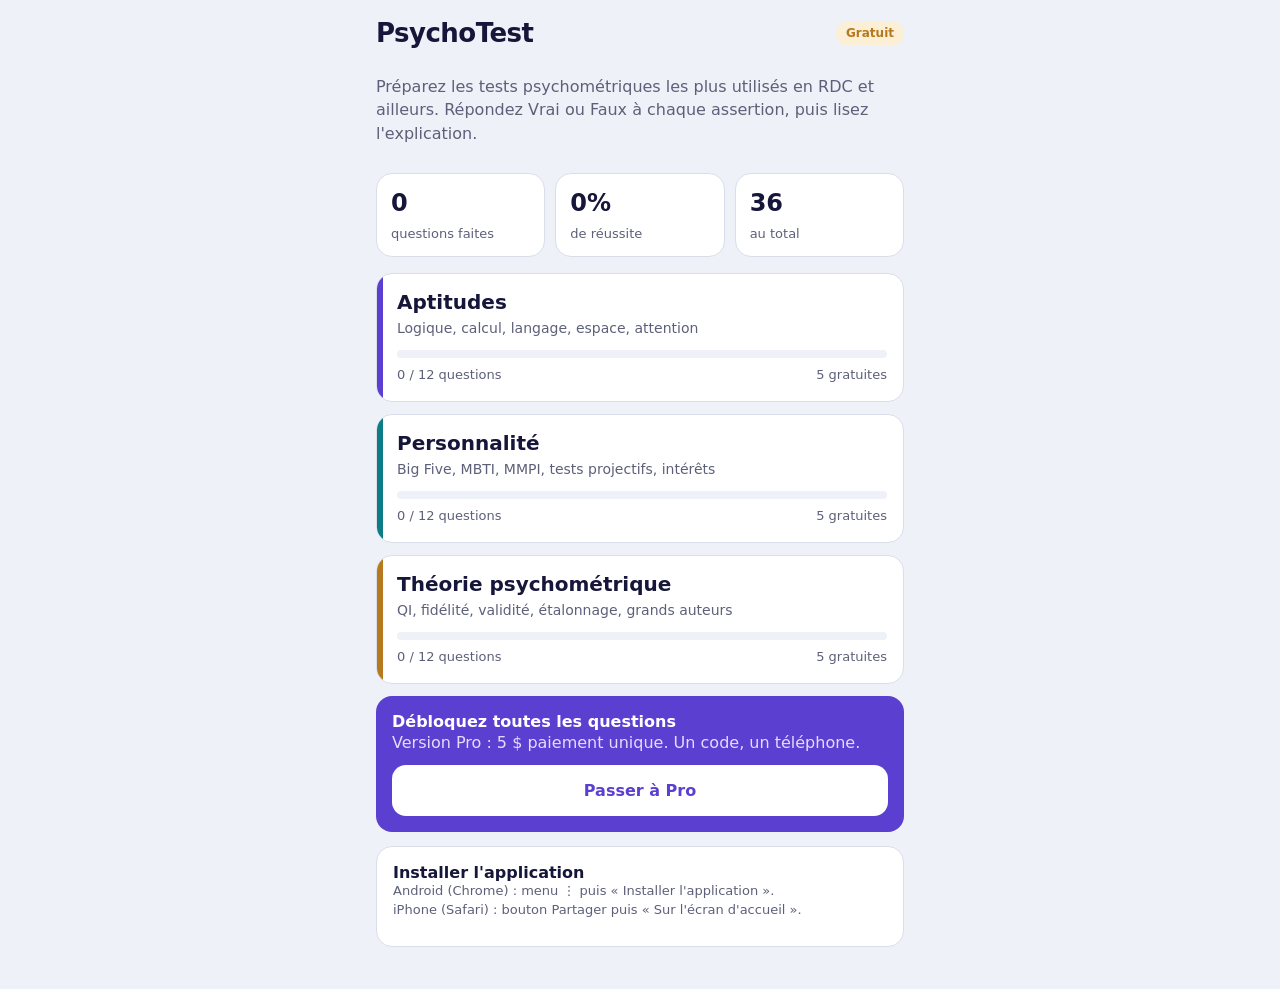
==== index.html @ f209fe1f "Add initial HTML structure for PsychoTest app" ====
<!doctype html>
<html lang="fr">
<head>
<meta charset="utf-8">
<title>PsychoTest</title>
<meta name="viewport" content="width=device-width, initial-scale=1, viewport-fit=cover">
<meta name="theme-color" content="#5b3fd0">
<meta name="description" content="Révisez les tests psychométriques : aptitudes, personnalité et théorie.">
<link rel="manifest" href="manifest.json">
<link rel="icon" href="favicon.png">
<link rel="apple-touch-icon" href="apple-touch-icon.png">
<meta name="mobile-web-app-capable" content="yes">
<meta name="apple-mobile-web-app-capable" content="yes">
<meta name="apple-mobile-web-app-title" content="PsychoTest">
<meta name="apple-mobile-web-app-status-bar-style" content="default">
<link rel="stylesheet" href="style.css">
</head>
<body>
<div id="app"></div>
<noscript>Cette application a besoin de JavaScript.</noscript>
<script src="config.js"></script>
<script src="questions.js"></script>
<script src="app.js"></script>
</body>
</html>
---- style.css ----
﻿:root {
  --ink: #16163a;
  --muted: #5d6079;
  --paper: #eef1f7;
  --card: #ffffff;
  --line: #d9deea;
  --violet: #5b3fd0;
  --violet-soft: #e9e4fb;
  --teal: #0e7c86;
  --teal-soft: #dcf0f1;
  --amber: #b7791f;
  --amber-soft: #fbefd5;
  --ok: #12805c;
  --ok-soft: #dcf3ea;
  --ko: #c23a3a;
  --ko-soft: #f9e0e0;
  --r: 16px;
  --sans: system-ui, -apple-system, "Segoe UI", Roboto, sans-serif;
  --serif: "Iowan Old Style", Georgia, "Times New Roman", serif;
}

* { box-sizing: border-box; -webkit-tap-highlight-color: transparent; }

html, body {
  margin: 0;
  height: 100%;
  background: var(--paper);
  color: var(--ink);
  font-family: var(--sans);
  font-size: 16px;
  line-height: 1.45;
  overscroll-behavior: none;
  -webkit-user-select: none;
  user-select: none;
  -webkit-touch-callout: none;
}

#app {
  max-width: 560px;
  margin: 0 auto;
  min-height: 100%;
  padding: calc(env(safe-area-inset-top, 0px) + 12px) 16px calc(env(safe-area-inset-bottom, 0px) + 28px);
}

h1, h2, h3 { margin: 0; line-height: 1.2; }
h1 { font-size: 26px; font-weight: 800; letter-spacing: -0.02em; }
h2 { font-size: 20px; font-weight: 750; }
h3 { font-size: 16px; font-weight: 700; }
p { margin: 0 0 10px; }
.muted { color: var(--muted); }
.small { font-size: 13px; }

.top { display: flex; align-items: center; gap: 10px; padding: 6px 0 14px; }
.top .back {
  border: 0; background: var(--card); width: 40px; height: 40px; border-radius: 50%;
  font-size: 20px; color: var(--ink); box-shadow: 0 1px 0 var(--line);
}
.top .title { flex: 1; min-width: 0; }
.badge { font-size: 12px; font-weight: 700; padding: 4px 10px; border-radius: 99px; background: var(--amber-soft); color: var(--amber); }
.badge.pro { background: var(--violet); color: #fff; }

.hero { padding: 6px 0 18px; }
.hero p { color: var(--muted); margin-top: 6px; }

.stats { display: flex; gap: 10px; margin-bottom: 16px; }
.stat { flex: 1; background: var(--card); border-radius: var(--r); padding: 12px 14px; border: 1px solid var(--line); }
.stat b { display: block; font-size: 24px; font-weight: 800; }
.stat span { font-size: 13px; color: var(--muted); }

.cat {
  display: block; width: 100%; text-align: left; border: 1px solid var(--line); background: var(--card);
  border-radius: var(--r); padding: 16px 16px 16px 20px; margin-bottom: 12px; color: inherit; font: inherit;
  position: relative; overflow: hidden;
}
.cat::before { content: ""; position: absolute; left: 0; top: 0; bottom: 0; width: 6px; background: var(--c); }
.cat h2 { margin-bottom: 4px; }
.cat p { color: var(--muted); font-size: 14px; margin-bottom: 12px; }
.bar { height: 8px; border-radius: 99px; background: var(--paper); overflow: hidden; }
.bar i { display: block; height: 100%; background: var(--c); border-radius: 99px; }
.cat .meta { display: flex; justify-content: space-between; font-size: 13px; color: var(--muted); margin-top: 8px; }

.banner {
  border-radius: var(--r); padding: 16px; margin-bottom: 14px; border: 1px solid var(--line); background: var(--card);
}
.banner.pro-ad { background: var(--violet); color: #fff; border: 0; }
.banner.pro-ad p { color: #e3dcff; }

.btn {
  display: block; width: 100%; border: 0; border-radius: 14px; padding: 14px 16px; font: inherit; font-weight: 700;
  background: var(--violet); color: #fff; text-align: center; text-decoration: none;
}
.btn.alt { background: var(--card); color: var(--ink); border: 1px solid var(--line); }
.btn.ghost { background: transparent; color: var(--violet); }
.btn.wa { background: #1fa855; }
.btn.light { background: #fff; color: var(--violet); }
.btn[disabled] { opacity: 0.4; }
.row { display: flex; gap: 10px; }
.row .btn { flex: 1; }
.gap { height: 10px; }

.grid { display: grid; grid-template-columns: repeat(auto-fill, minmax(52px, 1fr)); gap: 8px; margin: 14px 0 18px; }
.tile {
  aspect-ratio: 1; border-radius: 12px; border: 1.5px solid var(--line); background: var(--card);
  font: inherit; font-weight: 700; color: var(--ink); position: relative;
}
.tile.full { background: var(--ok-soft); border-color: var(--ok); color: var(--ok); }
.tile.part { background: var(--amber-soft); border-color: var(--amber); color: var(--amber); }
.tile.zero { background: var(--ko-soft); border-color: var(--ko); color: var(--ko); }
.tile.lock { background: var(--paper); color: var(--muted); border-style: dashed; }

.qhead { display: flex; justify-content: space-between; align-items: center; font-size: 13px; color: var(--muted); margin-bottom: 10px; }
.tag { background: var(--violet-soft); color: var(--violet); font-weight: 700; padding: 3px 10px; border-radius: 99px; }

.stem { font-family: var(--serif); font-size: 21px; line-height: 1.4; margin: 6px 0 18px; }

.dots { display: flex; gap: 6px; margin-bottom: 14px; }
.dots i { flex: 1; height: 6px; border-radius: 99px; background: var(--line); }
.dots i.on { background: var(--c, var(--violet)); }
.dots i.cur { background: var(--ink); }

.assert { background: var(--card); border: 1px solid var(--line); border-radius: var(--r); padding: 18px; margin-bottom: 14px; }
.assert .n { font-size: 13px; color: var(--muted); margin-bottom: 6px; }
.assert .t { font-family: var(--serif); font-size: 19px; line-height: 1.45; }

.bubbles { display: flex; gap: 12px; margin-bottom: 14px; }
.bub {
  flex: 1; display: flex; align-items: center; gap: 12px; padding: 14px; border-radius: 16px;
  border: 1.5px solid var(--line); background: var(--card); font: inherit; font-weight: 700; color: var(--ink);
}
.bub .o { width: 26px; height: 26px; border-radius: 50%; border: 2.5px solid var(--muted); flex: none; }
.bub.sel { border-color: var(--violet); background: var(--violet-soft); }
.bub.sel .o { background: var(--violet); border-color: var(--violet); box-shadow: inset 0 0 0 4px var(--violet-soft); }

.res { background: var(--card); border: 1px solid var(--line); border-radius: var(--r); padding: 14px 16px; margin-bottom: 10px; display: flex; gap: 12px; }
.res .ic { flex: none; width: 28px; height: 28px; border-radius: 50%; display: grid; place-items: center; font-weight: 800; color: #fff; }
.res.ok .ic { background: var(--ok); }
.res.ko .ic { background: var(--ko); }
.res .t { font-family: var(--serif); font-size: 17px; }
.res .w { font-size: 13px; color: var(--muted); margin-top: 4px; }
.score { font-size: 34px; font-weight: 800; margin: 4px 0 12px; }
.score.full { color: var(--ok); }
.score.part { color: var(--amber); }
.score.zero { color: var(--ko); }
.expl { background: var(--teal-soft); border-radius: var(--r); padding: 14px 16px; margin: 14px 0 16px; font-size: 15px; }
.expl b { display: block; margin-bottom: 4px; color: var(--teal); }

.pay { display: flex; justify-content: space-between; gap: 10px; padding: 12px 0; border-bottom: 1px solid var(--line); font-size: 15px; }
.pay:last-child { border: 0; }
.pay span:last-child { color: var(--muted); text-align: right; word-break: break-all; }
.devid { font-size: 28px; font-weight: 800; letter-spacing: 0.08em; text-align: center; padding: 14px; background: var(--paper); border-radius: 12px; margin: 10px 0; font-variant-numeric: tabular-nums; }
.steps { padding-left: 20px; margin: 8px 0 0; }
.steps li { margin-bottom: 6px; }
input[type="text"] {
  width: 100%; padding: 14px; border-radius: 12px; border: 1.5px solid var(--line); font: inherit; font-size: 18px;
  letter-spacing: 0.08em; text-transform: uppercase; background: #fff; color: var(--ink);
  -webkit-user-select: text; user-select: text;
}
input[type="text"]:focus { outline: 3px solid var(--violet-soft); border-color: var(--violet); }
.msg { margin-top: 10px; font-weight: 600; }
.msg.ok { color: var(--ok); }
.msg.ko { color: var(--ko); }
.toast {
  position: fixed; left: 50%; bottom: calc(env(safe-area-inset-bottom, 0px) + 24px); transform: translateX(-50%);
  background: var(--ink); color: #fff; padding: 10px 18px; border-radius: 99px; font-size: 14px; z-index: 10;
}
.lockbox { text-align: center; padding: 30px 10px; }
.lockbox h2 { margin-bottom: 8px; }

@media (prefers-reduced-motion: reduce) { * { transition: none !important; animation: none !important; } }
button:focus-visible, a:focus-visible { outline: 3px solid var(--violet); outline-offset: 2px; }
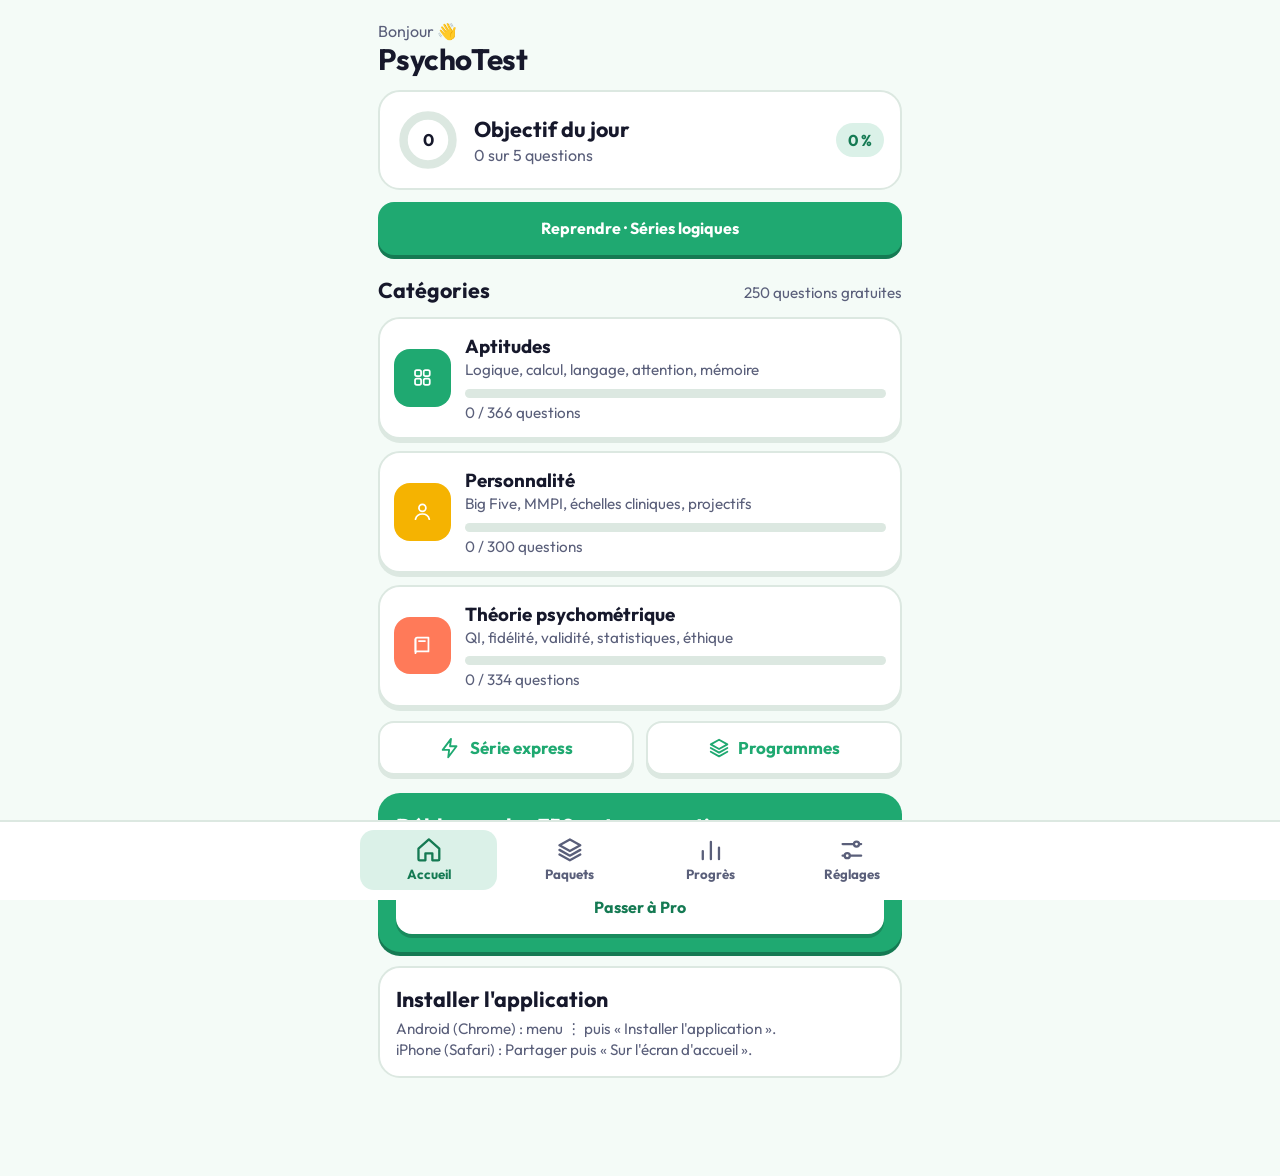
==== commit b98389b2: "Change theme color in index.html" ====
--- a/index.html
+++ b/index.html
@@ -4,7 +4,7 @@
 <meta charset="utf-8">
 <title>PsychoTest</title>
 <meta name="viewport" content="width=device-width, initial-scale=1, viewport-fit=cover">
-<meta name="theme-color" content="#5b3fd0">
+<meta name="theme-color" content="#1FA971">
 <meta name="description" content="Révisez les tests psychométriques : aptitudes, personnalité et théorie.">
 <link rel="manifest" href="manifest.json">
 <link rel="icon" href="favicon.png">
--- a/style.css
+++ b/style.css
@@ -1,170 +1,155 @@
-﻿:root {
-  --ink: #16163a;
-  --muted: #5d6079;
-  --paper: #eef1f7;
-  --card: #ffffff;
-  --line: #d9deea;
-  --violet: #5b3fd0;
-  --violet-soft: #e9e4fb;
-  --teal: #0e7c86;
-  --teal-soft: #dcf0f1;
-  --amber: #b7791f;
-  --amber-soft: #fbefd5;
-  --ok: #12805c;
-  --ok-soft: #dcf3ea;
-  --ko: #c23a3a;
-  --ko-soft: #f9e0e0;
-  --r: 16px;
-  --sans: system-ui, -apple-system, "Segoe UI", Roboto, sans-serif;
-  --serif: "Iowan Old Style", Georgia, "Times New Roman", serif;
+﻿@font-face{font-family:'Outfit';font-weight:400;font-style:normal;font-display:swap;src:url([data-uri]) format('woff');}
+@font-face{font-family:'Outfit';font-weight:700;font-style:normal;font-display:swap;src:url([data-uri]) format('woff');}
+
+:root{
+  --g:#1FA971;--gd:#157A53;--gs:color-mix(in srgb,var(--g) 16%,var(--card));
+  --bg:#F4FBF7;--card:#FFFFFF;--ink:#16182B;--mut:#5A5F7A;--line:#DCE8E1;
+  --y:#FFC93C;--ys:#FFF3CC;--yd:#8A6200;--c:#FF7A59;--cs:#FFE3DA;--cd:#B3401C;--r:#E5484D;--rs:#FFE3E3;--rd:#A12A2F;
+  --tabh:70px;--font:'Outfit',system-ui,-apple-system,"Segoe UI",Roboto,sans-serif;
 }
-
-* { box-sizing: border-box; -webkit-tap-highlight-color: transparent; }
-
-html, body {
-  margin: 0;
-  height: 100%;
-  background: var(--paper);
-  color: var(--ink);
-  font-family: var(--sans);
-  font-size: 16px;
-  line-height: 1.45;
-  overscroll-behavior: none;
-  -webkit-user-select: none;
-  user-select: none;
-  -webkit-touch-callout: none;
-}
-
-#app {
-  max-width: 560px;
-  margin: 0 auto;
-  min-height: 100%;
-  padding: calc(env(safe-area-inset-top, 0px) + 12px) 16px calc(env(safe-area-inset-bottom, 0px) + 28px);
-}
-
-h1, h2, h3 { margin: 0; line-height: 1.2; }
-h1 { font-size: 26px; font-weight: 800; letter-spacing: -0.02em; }
-h2 { font-size: 20px; font-weight: 750; }
-h3 { font-size: 16px; font-weight: 700; }
-p { margin: 0 0 10px; }
-.muted { color: var(--muted); }
-.small { font-size: 13px; }
-
-.top { display: flex; align-items: center; gap: 10px; padding: 6px 0 14px; }
-.top .back {
-  border: 0; background: var(--card); width: 40px; height: 40px; border-radius: 50%;
-  font-size: 20px; color: var(--ink); box-shadow: 0 1px 0 var(--line);
-}
-.top .title { flex: 1; min-width: 0; }
-.badge { font-size: 12px; font-weight: 700; padding: 4px 10px; border-radius: 99px; background: var(--amber-soft); color: var(--amber); }
-.badge.pro { background: var(--violet); color: #fff; }
-
-.hero { padding: 6px 0 18px; }
-.hero p { color: var(--muted); margin-top: 6px; }
-
-.stats { display: flex; gap: 10px; margin-bottom: 16px; }
-.stat { flex: 1; background: var(--card); border-radius: var(--r); padding: 12px 14px; border: 1px solid var(--line); }
-.stat b { display: block; font-size: 24px; font-weight: 800; }
-.stat span { font-size: 13px; color: var(--muted); }
-
-.cat {
-  display: block; width: 100%; text-align: left; border: 1px solid var(--line); background: var(--card);
-  border-radius: var(--r); padding: 16px 16px 16px 20px; margin-bottom: 12px; color: inherit; font: inherit;
-  position: relative; overflow: hidden;
-}
-.cat::before { content: ""; position: absolute; left: 0; top: 0; bottom: 0; width: 6px; background: var(--c); }
-.cat h2 { margin-bottom: 4px; }
-.cat p { color: var(--muted); font-size: 14px; margin-bottom: 12px; }
-.bar { height: 8px; border-radius: 99px; background: var(--paper); overflow: hidden; }
-.bar i { display: block; height: 100%; background: var(--c); border-radius: 99px; }
-.cat .meta { display: flex; justify-content: space-between; font-size: 13px; color: var(--muted); margin-top: 8px; }
-
-.banner {
-  border-radius: var(--r); padding: 16px; margin-bottom: 14px; border: 1px solid var(--line); background: var(--card);
-}
-.banner.pro-ad { background: var(--violet); color: #fff; border: 0; }
-.banner.pro-ad p { color: #e3dcff; }
-
-.btn {
-  display: block; width: 100%; border: 0; border-radius: 14px; padding: 14px 16px; font: inherit; font-weight: 700;
-  background: var(--violet); color: #fff; text-align: center; text-decoration: none;
-}
-.btn.alt { background: var(--card); color: var(--ink); border: 1px solid var(--line); }
-.btn.ghost { background: transparent; color: var(--violet); }
-.btn.wa { background: #1fa855; }
-.btn.light { background: #fff; color: var(--violet); }
-.btn[disabled] { opacity: 0.4; }
-.row { display: flex; gap: 10px; }
-.row .btn { flex: 1; }
-.gap { height: 10px; }
-
-.grid { display: grid; grid-template-columns: repeat(auto-fill, minmax(52px, 1fr)); gap: 8px; margin: 14px 0 18px; }
-.tile {
-  aspect-ratio: 1; border-radius: 12px; border: 1.5px solid var(--line); background: var(--card);
-  font: inherit; font-weight: 700; color: var(--ink); position: relative;
-}
-.tile.full { background: var(--ok-soft); border-color: var(--ok); color: var(--ok); }
-.tile.part { background: var(--amber-soft); border-color: var(--amber); color: var(--amber); }
-.tile.zero { background: var(--ko-soft); border-color: var(--ko); color: var(--ko); }
-.tile.lock { background: var(--paper); color: var(--muted); border-style: dashed; }
-
-.qhead { display: flex; justify-content: space-between; align-items: center; font-size: 13px; color: var(--muted); margin-bottom: 10px; }
-.tag { background: var(--violet-soft); color: var(--violet); font-weight: 700; padding: 3px 10px; border-radius: 99px; }
-
-.stem { font-family: var(--serif); font-size: 21px; line-height: 1.4; margin: 6px 0 18px; }
-
-.dots { display: flex; gap: 6px; margin-bottom: 14px; }
-.dots i { flex: 1; height: 6px; border-radius: 99px; background: var(--line); }
-.dots i.on { background: var(--c, var(--violet)); }
-.dots i.cur { background: var(--ink); }
-
-.assert { background: var(--card); border: 1px solid var(--line); border-radius: var(--r); padding: 18px; margin-bottom: 14px; }
-.assert .n { font-size: 13px; color: var(--muted); margin-bottom: 6px; }
-.assert .t { font-family: var(--serif); font-size: 19px; line-height: 1.45; }
-
-.bubbles { display: flex; gap: 12px; margin-bottom: 14px; }
-.bub {
-  flex: 1; display: flex; align-items: center; gap: 12px; padding: 14px; border-radius: 16px;
-  border: 1.5px solid var(--line); background: var(--card); font: inherit; font-weight: 700; color: var(--ink);
-}
-.bub .o { width: 26px; height: 26px; border-radius: 50%; border: 2.5px solid var(--muted); flex: none; }
-.bub.sel { border-color: var(--violet); background: var(--violet-soft); }
-.bub.sel .o { background: var(--violet); border-color: var(--violet); box-shadow: inset 0 0 0 4px var(--violet-soft); }
-
-.res { background: var(--card); border: 1px solid var(--line); border-radius: var(--r); padding: 14px 16px; margin-bottom: 10px; display: flex; gap: 12px; }
-.res .ic { flex: none; width: 28px; height: 28px; border-radius: 50%; display: grid; place-items: center; font-weight: 800; color: #fff; }
-.res.ok .ic { background: var(--ok); }
-.res.ko .ic { background: var(--ko); }
-.res .t { font-family: var(--serif); font-size: 17px; }
-.res .w { font-size: 13px; color: var(--muted); margin-top: 4px; }
-.score { font-size: 34px; font-weight: 800; margin: 4px 0 12px; }
-.score.full { color: var(--ok); }
-.score.part { color: var(--amber); }
-.score.zero { color: var(--ko); }
-.expl { background: var(--teal-soft); border-radius: var(--r); padding: 14px 16px; margin: 14px 0 16px; font-size: 15px; }
-.expl b { display: block; margin-bottom: 4px; color: var(--teal); }
-
-.pay { display: flex; justify-content: space-between; gap: 10px; padding: 12px 0; border-bottom: 1px solid var(--line); font-size: 15px; }
-.pay:last-child { border: 0; }
-.pay span:last-child { color: var(--muted); text-align: right; word-break: break-all; }
-.devid { font-size: 28px; font-weight: 800; letter-spacing: 0.08em; text-align: center; padding: 14px; background: var(--paper); border-radius: 12px; margin: 10px 0; font-variant-numeric: tabular-nums; }
-.steps { padding-left: 20px; margin: 8px 0 0; }
-.steps li { margin-bottom: 6px; }
-input[type="text"] {
-  width: 100%; padding: 14px; border-radius: 12px; border: 1.5px solid var(--line); font: inherit; font-size: 18px;
-  letter-spacing: 0.08em; text-transform: uppercase; background: #fff; color: var(--ink);
-  -webkit-user-select: text; user-select: text;
-}
-input[type="text"]:focus { outline: 3px solid var(--violet-soft); border-color: var(--violet); }
-.msg { margin-top: 10px; font-weight: 600; }
-.msg.ok { color: var(--ok); }
-.msg.ko { color: var(--ko); }
-.toast {
-  position: fixed; left: 50%; bottom: calc(env(safe-area-inset-bottom, 0px) + 24px); transform: translateX(-50%);
-  background: var(--ink); color: #fff; padding: 10px 18px; border-radius: 99px; font-size: 14px; z-index: 10;
-}
-.lockbox { text-align: center; padding: 30px 10px; }
-.lockbox h2 { margin-bottom: 8px; }
-
-@media (prefers-reduced-motion: reduce) { * { transition: none !important; animation: none !important; } }
-button:focus-visible, a:focus-visible { outline: 3px solid var(--violet); outline-offset: 2px; }
+:root[data-theme="dark"]{--bg:#0E1A16;--card:#162620;--ink:#EAF6F0;--mut:#9DB5AA;--line:#26382F;--ys:#3A3115;--yd:#FFD76A;--cs:#3E2218;--cd:#FF9E83;--rs:#3E1B1D;--rd:#FF9296}
+@media (prefers-color-scheme:dark){:root:not([data-theme]){--bg:#0E1A16;--card:#162620;--ink:#EAF6F0;--mut:#9DB5AA;--line:#26382F;--ys:#3A3115;--yd:#FFD76A;--cs:#3E2218;--cd:#FF9E83;--rs:#3E1B1D;--rd:#FF9296}}
+*{box-sizing:border-box;-webkit-tap-highlight-color:transparent}
+html,body{margin:0;min-height:100%;background:var(--bg);color:var(--ink);font-family:var(--font);font-size:16px;line-height:1.4;overscroll-behavior:none;-webkit-user-select:none;user-select:none;-webkit-touch-callout:none}
+#app{max-width:560px;margin:0 auto;min-height:100vh;padding:calc(env(safe-area-inset-top,0px) + 20px) 18px calc(var(--tabh) + env(safe-area-inset-bottom,0px) + 28px)}
+#app.notabs{padding-bottom:calc(env(safe-area-inset-bottom,0px) + 32px)}
+h1,h2,h3,p{margin:0}
+.h1{font-size:1.65rem;font-weight:700;letter-spacing:-.02em;line-height:1.15}
+.h2{font-size:1.2rem;font-weight:700}
+.muted{color:var(--mut)}.small{font-size:.85rem}.sp{flex:1;min-width:0}
+.row{display:flex;align-items:center;gap:12px}
+.gap{height:12px}
+.ico{width:1.3em;height:1.3em;stroke:currentColor;fill:none;stroke-width:2;stroke-linecap:round;stroke-linejoin:round;vertical-align:-.25em;flex:none}
+.ico.f{fill:currentColor;stroke:none}
+.pill{display:inline-flex;align-items:center;gap:6px;padding:6px 12px;border-radius:99px;font-weight:700;font-size:.88rem;white-space:nowrap}
+.pill.y{background:var(--ys);color:var(--yd)}.pill.g{background:var(--gs);color:var(--gd)}.pill.c{background:var(--cs);color:var(--cd)}
+:root[data-theme="dark"] .pill.g{color:var(--g)}
+.card{background:var(--card);border:2px solid var(--line);border-radius:22px;padding:16px;margin-top:14px}
+.btn{display:block;width:100%;text-align:center;text-decoration:none;border:0;border-radius:16px;padding:15px;font:inherit;font-weight:700;color:#fff;background:var(--g);box-shadow:0 4px 0 var(--gd)}
+.btn:active{transform:translateY(3px);box-shadow:0 1px 0 var(--gd)}
+.btn.alt{background:var(--card);color:var(--g);border:2px solid var(--line);box-shadow:0 4px 0 var(--line)}
+.btn.y{background:var(--y);color:#4A3500;box-shadow:0 4px 0 #D9A400}
+.btn.wa{background:#1FA855;box-shadow:0 4px 0 #157A3E}
+.btn.danger{background:var(--rs);color:var(--rd);box-shadow:0 4px 0 color-mix(in srgb,var(--r) 30%,var(--rs))}
+.btn.light{background:#fff;color:var(--gd);box-shadow:0 4px 0 rgba(0,0,0,.18)}
+.btn[disabled]{background:var(--line);color:var(--mut);box-shadow:none}
+.btns{display:flex;gap:12px}.btns .btn{flex:1}
+.bar{height:12px;border-radius:99px;background:var(--line);overflow:hidden}
+.bar i{display:block;height:100%;border-radius:99px;background:var(--g)}
+.top{display:flex;align-items:center;gap:12px;margin-bottom:6px}
+.back{border:0;background:var(--card);width:2.6rem;height:2.6rem;border-radius:50%;color:var(--ink);display:grid;place-items:center;box-shadow:0 2px 0 var(--line);border:2px solid var(--line)}
+.hello{color:var(--mut)}
+.goal{display:flex;align-items:center;gap:14px}
+.cat{display:flex;gap:14px;align-items:center;width:100%;text-align:left;font:inherit;color:inherit;background:var(--card);border:2px solid var(--line);border-radius:22px;padding:14px;margin-top:12px;box-shadow:0 4px 0 var(--line)}
+.cat:active{transform:translateY(3px);box-shadow:0 1px 0 var(--line)}
+.cat .ib{flex:none;width:3.2rem;height:3.2rem;border-radius:16px;display:grid;place-items:center;color:#fff}
+.cat .tx{flex:1;min-width:0}.cat .t{font-weight:700;font-size:1.05rem}
+.cat .bar{height:9px;margin:8px 0 4px}
+.quick{display:flex;gap:12px;margin-top:14px}
+.quick .btn{display:flex;align-items:center;justify-content:center;gap:8px;padding:13px 8px;font-size:.95rem}
+.secH{display:flex;align-items:baseline;justify-content:space-between;margin-top:20px}
+.promo{background:var(--g);color:#fff;border-radius:22px;padding:18px;margin-top:18px;box-shadow:0 4px 0 var(--gd)}
+.promo p{opacity:.95;margin-top:4px}
+.promo .btn{margin-top:14px}
+/* onglets */
+#tabs{position:fixed;left:0;right:0;bottom:0;background:var(--card);border-top:2px solid var(--line);padding:8px 8px calc(10px + env(safe-area-inset-bottom,0px));z-index:5}
+#tabs.hide{display:none}
+#tabs .in{display:flex;max-width:560px;margin:0 auto;gap:4px}
+#tabs button{flex:1;border:0;background:none;font:inherit;font-size:.74rem;font-weight:700;color:var(--mut);padding:6px 0;border-radius:14px;display:flex;flex-direction:column;align-items:center;gap:2px}
+#tabs button .ico{width:1.55rem;height:1.55rem}
+#tabs button.on{color:var(--gd);background:var(--gs)}
+:root[data-theme="dark"] #tabs button.on{color:var(--g)}
+/* paquets, programmes */
+.seg{display:flex;background:var(--card);border:2px solid var(--line);border-radius:16px;padding:4px;margin:14px 0}
+.seg button{flex:1;border:0;background:none;font:inherit;font-weight:700;color:var(--mut);padding:10px;border-radius:12px}
+.seg button.on{background:var(--g);color:#fff}
+.cathead{display:flex;align-items:center;gap:10px;margin-top:20px}
+.pk{display:flex;gap:12px;align-items:center;width:100%;text-align:left;font:inherit;color:inherit;background:var(--card);border:2px solid var(--line);border-radius:18px;padding:12px 14px;margin-top:10px}
+.pk:active{background:var(--gs)}
+.dot{flex:none;width:12px;height:46px;border-radius:99px}
+.pk .t{font-weight:700}.pk .bar{height:8px;margin-top:7px}
+.pct{font-weight:700;min-width:2.6em;text-align:right}
+.lk{color:var(--yd)}
+.pcard{display:block;width:100%;text-align:left;border:0;border-radius:22px;padding:16px;margin-top:14px;font:inherit;color:#fff;background:var(--c);box-shadow:0 4px 0 rgba(0,0,0,.2)}
+.pcard:active{transform:translateY(3px);box-shadow:0 1px 0 rgba(0,0,0,.2)}
+.pcard .bar{background:rgba(255,255,255,.3);margin:10px 0 6px}.pcard .bar i{background:#fff}
+.pcard p{opacity:.95;margin-top:4px;font-size:.92rem}
+.path{display:flex;flex-direction:column;gap:6px;margin-top:6px}
+.node{display:flex;align-items:center;gap:14px;padding:10px 2px}
+.node .n{flex:none;width:3.1rem;height:3.1rem;border-radius:50%;display:grid;place-items:center;font-weight:700;background:var(--line);color:var(--mut);box-shadow:0 4px 0 rgba(0,0,0,.12)}
+.node.done .n{background:var(--g);color:#fff;box-shadow:0 4px 0 var(--gd)}
+.node.cur .n{background:var(--y);color:#4A3500;box-shadow:0 4px 0 #D9A400,0 0 0 6px var(--ys)}
+.node .tx{flex:1;min-width:0}.node .tx b{display:block}
+.node button{border:0;background:var(--gs);color:var(--gd);font:inherit;font-weight:700;padding:9px 14px;border-radius:12px}
+:root[data-theme="dark"] .node button{color:var(--g)}
+/* quiz */
+.quiz{--c:var(--g)}
+.qtop{display:flex;align-items:center;gap:12px}
+.x{flex:none;width:2.4rem;height:2.4rem;display:grid;place-items:center;color:var(--mut);border:0;background:none}
+.segs{flex:1;display:flex;gap:5px}.segs i{flex:1;height:12px;border-radius:99px;background:var(--line)}.segs i.on{background:var(--g)}.segs i.cur{background:var(--y)}
+.qmeta{margin-top:18px;color:var(--mut);font-size:.88rem}
+.stem{font-size:1.4rem;font-weight:700;line-height:1.28;margin:14px 0 16px;letter-spacing:-.01em}
+.assert{background:var(--card);border:2px solid var(--line);border-radius:22px;padding:18px;font-size:1.1rem;line-height:1.5}
+.assert small{display:block;color:var(--g);font-weight:700;margin-bottom:6px;font-size:.82rem}
+.vf{display:flex;gap:12px;margin:16px 0}
+.vf button{flex:1;display:flex;align-items:center;gap:10px;padding:16px;border-radius:18px;border:2px solid var(--line);background:var(--card);font:inherit;font-weight:700;font-size:1.05rem;color:var(--ink);box-shadow:0 4px 0 var(--line)}
+.vf button i{width:1.3rem;height:1.3rem;border-radius:50%;border:3px solid var(--mut);display:block;flex:none}
+.vf button.sel{border-color:var(--g);background:var(--gs);box-shadow:0 4px 0 var(--g)}
+.vf button.sel i{background:var(--g);border-color:var(--g);box-shadow:inset 0 0 0 3px var(--gs)}
+.res{display:flex;gap:12px;align-items:flex-start;border-radius:18px;padding:13px 14px;margin-top:10px}
+.res.ok{background:var(--gs)}.res.ko{background:var(--rs)}
+.res .ic{flex:none;width:1.9rem;height:1.9rem;border-radius:50%;display:grid;place-items:center;color:#fff}
+.res.ok .ic{background:var(--g)}.res.ko .ic{background:var(--r)}
+.res .w{font-size:.82rem;color:var(--mut);margin-top:3px}
+.expl{background:var(--ys);border-radius:18px;padding:14px;margin-top:14px;font-size:.98rem}
+.expl b{color:var(--yd);display:block;margin-bottom:3px}
+.score{font-size:2.4rem;font-weight:700;margin:6px 0}.score.full{color:var(--g)}.score.part{color:var(--yd)}.score.zero{color:var(--rd)}
+.bottom{margin-top:18px}
+.fin{text-align:center;padding:10px 0}
+.trophy{width:5.4rem;height:5.4rem;border-radius:50%;margin:6px auto 12px;display:grid;place-items:center;background:var(--ys);color:#E5A500}
+.trophy .ico{width:2.6rem;height:2.6rem}
+.tiles{display:flex;gap:10px;margin:14px 0}
+.tile{flex:1;border-radius:18px;padding:12px 6px;text-align:center;color:#fff}
+.tile b{display:block;font-size:1.5rem}.tile span{font-size:.78rem}
+/* grille de catégorie */
+.grid{display:grid;grid-template-columns:repeat(auto-fill,minmax(54px,1fr));gap:9px;margin:16px 0 20px}
+.gt{aspect-ratio:1;border-radius:14px;border:2px solid var(--line);background:var(--card);font:inherit;font-weight:700;color:var(--ink);display:grid;place-items:center;box-shadow:0 3px 0 var(--line)}
+.gt.full{background:var(--gs);border-color:var(--g);color:var(--gd)}
+.gt.part{background:var(--ys);border-color:var(--y);color:var(--yd)}
+.gt.zero{background:var(--rs);border-color:var(--r);color:var(--rd)}
+.gt.lock{background:var(--bg);color:var(--mut);border-style:dashed;box-shadow:none}
+/* progrès */
+.week{display:flex;align-items:flex-end;gap:8px;height:7.5rem;margin-top:8px}
+.week div{flex:1;text-align:center;font-size:.72rem;color:var(--mut);display:flex;flex-direction:column;justify-content:flex-end;align-items:center;height:100%}
+.week i{display:block;width:100%;border-radius:8px 8px 3px 3px;background:var(--g);margin-bottom:4px;min-height:4px}
+.week div.z i{background:var(--line)}
+.week .v{font-size:.72rem;font-weight:700;color:var(--ink)}
+.lbl{display:flex;justify-content:space-between;font-weight:700;margin:14px 0 6px;font-size:.95rem}
+.badges{display:grid;grid-template-columns:repeat(3,1fr);gap:10px;margin-top:10px}
+.bd{text-align:center;padding:12px 4px;border-radius:18px;background:var(--ys);font-size:.78rem;font-weight:700;color:var(--yd)}
+.bd .ico{width:2rem;height:2rem;display:block;margin:0 auto 4px}
+.bd.off{background:var(--line);color:var(--mut)}
+/* réglages */
+.set{background:var(--card);border:2px solid var(--line);border-radius:22px;padding:16px;margin-top:14px}
+.set h3{font-size:1.05rem;margin-bottom:6px}
+.line{display:flex;justify-content:space-between;align-items:center;gap:10px;padding:11px 0;border-top:1px solid var(--line)}
+.line:first-of-type{border-top:0}
+.opts{display:flex;gap:6px;flex-wrap:wrap;justify-content:flex-end}
+.opts button{border:2px solid var(--line);background:var(--card);color:var(--mut);font:inherit;font-weight:700;font-size:.85rem;padding:7px 12px;border-radius:99px}
+.opts button.on{background:var(--g);border-color:var(--g);color:#fff}
+.sw{width:2.1rem;height:2.1rem;border-radius:50%;border:3px solid var(--card)!important;box-shadow:0 0 0 2px var(--line);padding:0!important}
+.sw.on{box-shadow:0 0 0 3px var(--ink)}
+.toggle{width:3.2rem;height:1.9rem;border-radius:99px;border:0;background:var(--line);position:relative;padding:0}
+.toggle::after{content:"";position:absolute;top:.2rem;left:.2rem;width:1.5rem;height:1.5rem;border-radius:50%;background:#fff;transition:transform .15s}
+.toggle.on{background:var(--g)}.toggle.on::after{transform:translateX(1.3rem)}
+input[type="text"]{width:100%;padding:14px;border-radius:14px;border:2px solid var(--line);font:inherit;background:var(--card);color:var(--ink);-webkit-user-select:text;user-select:text}
+input[type="text"]:focus{outline:3px solid var(--gs);border-color:var(--g)}
+.devid{text-align:center;font-weight:700;font-size:1.6rem;letter-spacing:.08em;background:var(--bg);border-radius:14px;padding:12px;margin:10px 0}
+.pay{display:flex;justify-content:space-between;gap:10px;padding:10px 0;border-top:1px solid var(--line);font-size:.92rem}
+.pay:first-of-type{border-top:0}.pay span:last-child{color:var(--mut);text-align:right;word-break:break-all}
+.steps{padding-left:20px;margin:6px 0 0}.steps li{margin-bottom:6px}
+.msg{margin-top:10px;font-weight:700}.msg.ok{color:var(--gd)}.msg.ko{color:var(--rd)}
+.toast{position:fixed;left:50%;bottom:calc(var(--tabh) + env(safe-area-inset-bottom,0px) + 16px);transform:translateX(-50%);background:var(--ink);color:var(--bg);padding:10px 18px;border-radius:99px;font-size:.9rem;z-index:10}
+.lockbox{text-align:center;padding:26px 8px}.lockbox .ico{width:3rem;height:3rem;color:var(--yd)}
+@media (prefers-reduced-motion:reduce){*{transition:none!important;animation:none!important}}
+button:focus-visible,a:focus-visible{outline:3px solid var(--g);outline-offset:2px}
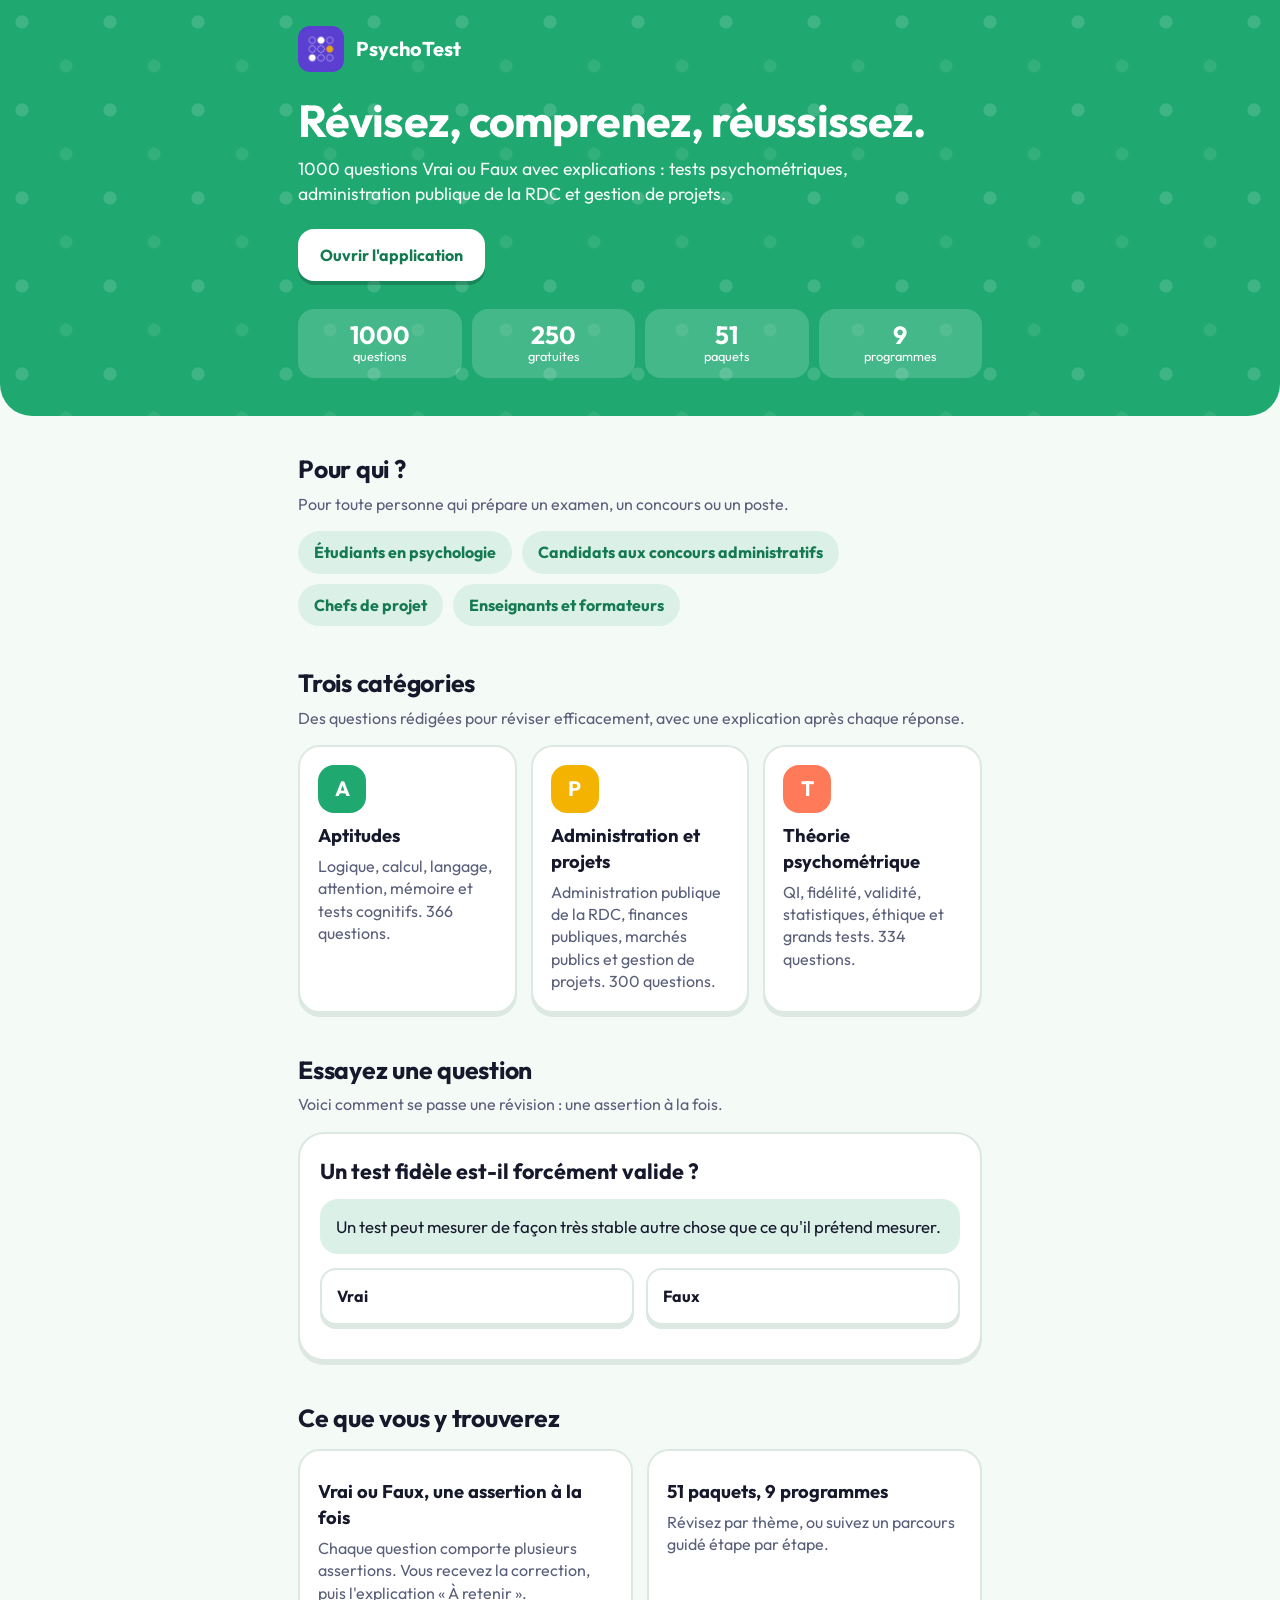
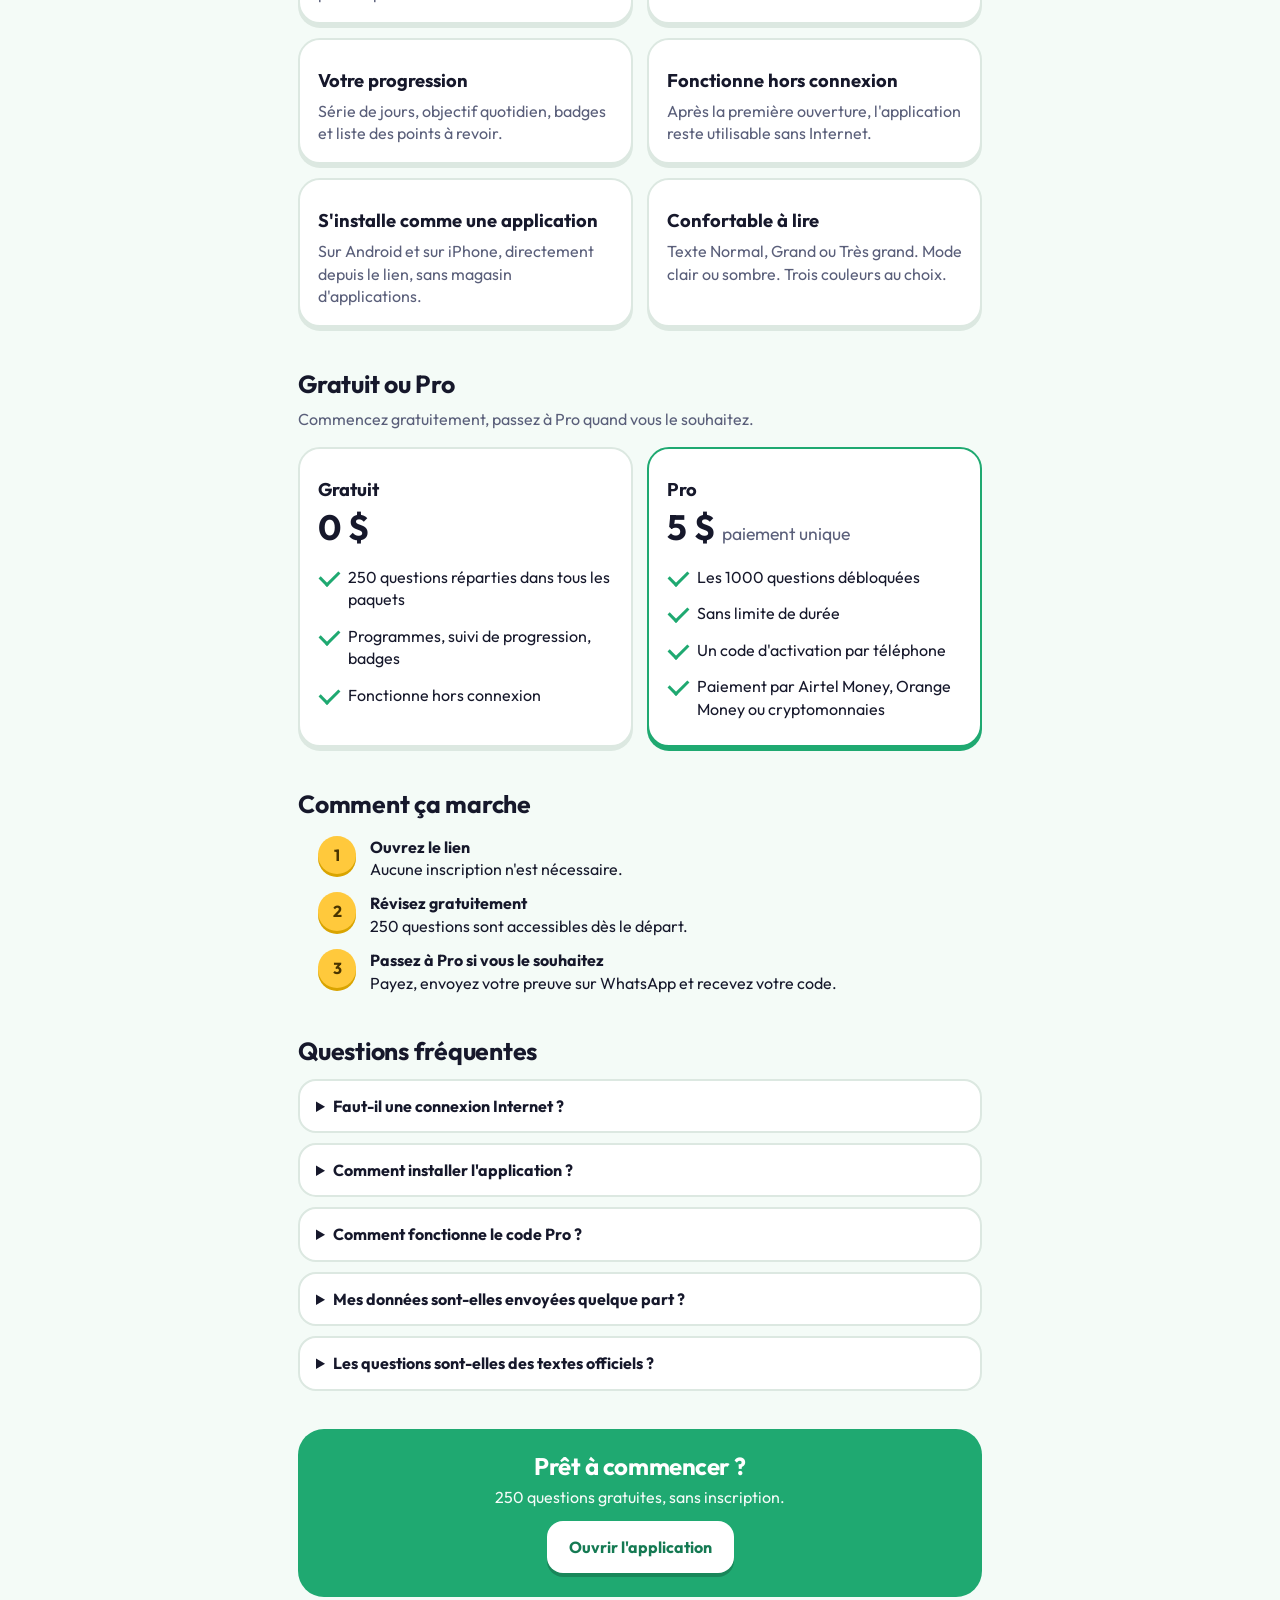
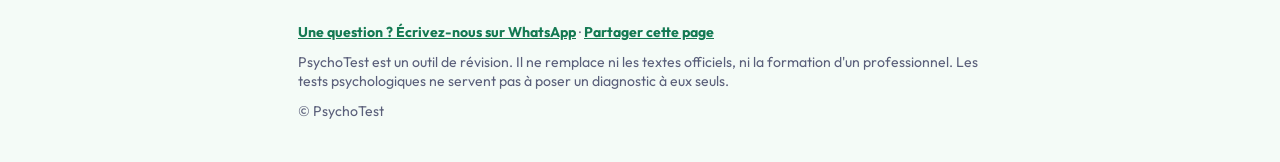
==== commit 4c6f15cf: "Enhance SEO with updated title and meta tags Updated the title and meta description for better SEO a" ====
--- a/index.html
+++ b/index.html
@@ -2,24 +2,197 @@
 <html lang="fr">
 <head>
 <meta charset="utf-8">
-<title>PsychoTest</title>
+<title>PsychoTest : réviser les tests psychométriques, l'administration publique et la gestion de projets</title>
 <meta name="viewport" content="width=device-width, initial-scale=1, viewport-fit=cover">
 <meta name="theme-color" content="#1FA971">
-<meta name="description" content="Révisez les tests psychométriques : aptitudes, personnalité et théorie.">
+<meta name="description" content="1000 questions Vrai ou Faux avec explications : tests psychométriques, administration publique de la RDC et gestion de projets. 250 questions gratuites.">
+<meta property="og:type" content="website">
+<meta property="og:title" content="PsychoTest : 1000 questions pour réviser et réussir">
+<meta property="og:description" content="Tests psychométriques, administration publique et gestion de projets. 250 questions gratuites, application installable.">
+<meta property="og:image" content="https://galaxie-andromede.github.io/PsychoTest/icon-512.png">
 <link rel="manifest" href="manifest.json">
 <link rel="icon" href="favicon.png">
 <link rel="apple-touch-icon" href="apple-touch-icon.png">
-<meta name="mobile-web-app-capable" content="yes">
-<meta name="apple-mobile-web-app-capable" content="yes">
-<meta name="apple-mobile-web-app-title" content="PsychoTest">
-<meta name="apple-mobile-web-app-status-bar-style" content="default">
 <link rel="stylesheet" href="style.css">
+<style>
+body{-webkit-user-select:auto;user-select:auto;overscroll-behavior:auto}
+.w{max-width:720px;margin:0 auto;padding:0 18px}
+.hero{background:var(--g);color:#fff;padding:calc(env(safe-area-inset-top,0px) + 26px) 0 38px;border-radius:0 0 32px 32px;background-image:radial-gradient(circle at 22px 22px,rgba(255,255,255,.14) 6px,transparent 7px),radial-gradient(circle at 66px 66px,rgba(255,255,255,.08) 6px,transparent 7px);background-size:88px 88px}
+.logo{display:flex;align-items:center;gap:12px;font-weight:700;font-size:1.25rem}
+.logo img{width:46px;height:46px;border-radius:12px}
+.hero h1{font-size:clamp(1.9rem,7vw,2.8rem);line-height:1.1;margin:24px 0 12px;letter-spacing:-.02em}
+.hero .lead{font-size:1.1rem;opacity:.96;max-width:34em}
+.cta{display:flex;gap:12px;flex-wrap:wrap;margin-top:22px}
+.cta .btn{width:auto;display:inline-block;padding:15px 22px}
+.btn.white{background:#fff;color:var(--gd);box-shadow:0 4px 0 rgba(0,0,0,.2)}
+.btn.ghostw{background:transparent;color:#fff;border:2px solid rgba(255,255,255,.75);box-shadow:none}
+.stats{display:grid;grid-template-columns:repeat(4,1fr);gap:10px;margin-top:28px}
+.stats div{background:rgba(255,255,255,.17);border-radius:16px;padding:12px 4px;text-align:center;font-size:.8rem}
+.stats b{display:block;font-size:1.55rem;line-height:1.1}
+section{padding:36px 0 4px}
+section h2{font-size:1.55rem;letter-spacing:-.01em;margin:0 0 6px}
+.sub{color:var(--mut);margin:0 0 16px}
+.cols{display:grid;gap:14px}
+@media(min-width:620px){.c3{grid-template-columns:repeat(3,1fr)}.c2{grid-template-columns:repeat(2,1fr)}}
+.box{background:var(--card);border:2px solid var(--line);border-radius:22px;padding:18px;box-shadow:0 4px 0 var(--line)}
+.box h3{margin:10px 0 6px;font-size:1.15rem}
+.box p{margin:0;color:var(--mut)}
+.ib{width:3rem;height:3rem;border-radius:16px;display:grid;place-items:center;color:#fff;font-weight:700;font-size:1.3rem}
+.who{display:flex;flex-wrap:wrap;gap:10px}
+.who span{background:var(--gs);color:var(--gd);font-weight:700;padding:10px 16px;border-radius:99px}
+:root[data-theme="dark"] .who span{color:var(--g)}
+@media(prefers-color-scheme:dark){.who span{color:var(--g)}}
+.demo{background:var(--card);border:2px solid var(--line);border-radius:26px;padding:20px;box-shadow:0 4px 0 var(--line)}
+.demo .q{font-size:1.35rem;font-weight:700;line-height:1.25;margin:4px 0 14px}
+.demo .a{background:var(--gs);border-radius:18px;padding:16px;font-size:1.05rem}
+.demo .vf{display:flex;gap:12px;margin:14px 0}
+.demo .vf button{flex:1;padding:15px;border-radius:16px;border:2px solid var(--line);background:var(--card);color:var(--ink);font:inherit;font-weight:700;box-shadow:0 4px 0 var(--line)}
+.demo .res{display:none;border-radius:18px;padding:14px;margin-top:6px}
+.demo .res.ok{display:block;background:var(--gs)}
+.demo .res.ko{display:block;background:var(--rs)}
+.demo .res b{display:block;margin-bottom:4px}
+.price{position:relative}
+.price.pro{border-color:var(--g);box-shadow:0 4px 0 var(--g)}
+.price .big{font-size:2.2rem;font-weight:700;line-height:1.1;margin:6px 0 10px}
+.price ul{list-style:none;padding:0;margin:12px 0 0}
+.price li{padding:7px 0 7px 30px;position:relative;color:var(--ink)}
+.price li::before{content:"";position:absolute;left:2px;top:11px;width:16px;height:9px;border-left:3px solid var(--g);border-bottom:3px solid var(--g);transform:rotate(-45deg)}
+.steps{counter-reset:s;display:grid;gap:12px}
+.steps div{display:flex;gap:14px;align-items:flex-start}
+.steps div::before{counter-increment:s;content:counter(s);flex:none;width:2.4rem;height:2.4rem;border-radius:50%;background:var(--y);color:#4A3500;font-weight:700;display:grid;place-items:center;box-shadow:0 3px 0 #D9A400}
+.steps b{display:block}
+details{background:var(--card);border:2px solid var(--line);border-radius:18px;padding:14px 16px;margin-top:10px}
+summary{font-weight:700;cursor:pointer}
+details p{margin:10px 0 0;color:var(--mut)}
+.band{background:var(--g);color:#fff;border-radius:26px;padding:24px 20px;margin-top:34px;text-align:center}
+.band .btn{display:inline-block;width:auto;margin-top:12px;padding:15px 22px}
+footer{padding:26px 0 calc(env(safe-area-inset-bottom,0px) + 30px);color:var(--mut);font-size:.88rem}
+footer p{margin:0 0 10px}
+[hidden]{display:none!important}
+</style>
 </head>
 <body>
-<div id="app"></div>
-<noscript>Cette application a besoin de JavaScript.</noscript>
-<script src="config.js"></script>
-<script src="questions.js"></script>
-<script src="app.js"></script>
+
+<header class="hero"><div class="w">
+  <div class="logo"><img src="icon-192.png" alt="" width="46" height="46"><span>PsychoTest</span></div>
+  <h1>Révisez, comprenez, réussissez.</h1>
+  <p class="lead">1000 questions Vrai ou Faux avec explications : tests psychométriques, administration publique de la RDC et gestion de projets.</p>
+  <div class="cta">
+    <a class="btn white" href="app.html">Ouvrir l'application</a>
+    <button class="btn ghostw" id="inst" hidden>Installer sur mon téléphone</button>
+  </div>
+  <div class="stats">
+    <div><b>1000</b>questions</div><div><b>250</b>gratuites</div><div><b>51</b>paquets</div><div><b>9</b>programmes</div>
+  </div>
+</div></header>
+
+<main class="w">
+
+<section>
+  <h2>Pour qui ?</h2>
+  <p class="sub">Pour toute personne qui prépare un examen, un concours ou un poste.</p>
+  <div class="who"><span>Étudiants en psychologie</span><span>Candidats aux concours administratifs</span><span>Chefs de projet</span><span>Enseignants et formateurs</span></div>
+</section>
+
+<section>
+  <h2>Trois catégories</h2>
+  <p class="sub">Des questions rédigées pour réviser efficacement, avec une explication après chaque réponse.</p>
+  <div class="cols c3">
+    <div class="box"><div class="ib" style="background:#1FA971">A</div><h3>Aptitudes</h3><p>Logique, calcul, langage, attention, mémoire et tests cognitifs. 366 questions.</p></div>
+    <div class="box"><div class="ib" style="background:#F5B301">P</div><h3>Administration et projets</h3><p>Administration publique de la RDC, finances publiques, marchés publics et gestion de projets. 300 questions.</p></div>
+    <div class="box"><div class="ib" style="background:#FF7A59">T</div><h3>Théorie psychométrique</h3><p>QI, fidélité, validité, statistiques, éthique et grands tests. 334 questions.</p></div>
+  </div>
+</section>
+
+<section>
+  <h2>Essayez une question</h2>
+  <p class="sub">Voici comment se passe une révision : une assertion à la fois.</p>
+  <div class="demo" id="demo">
+    <div class="q">Un test fidèle est-il forcément valide ?</div>
+    <div class="a">Un test peut mesurer de façon très stable autre chose que ce qu'il prétend mesurer.</div>
+    <div class="vf"><button data-v="1">Vrai</button><button data-v="0">Faux</button></div>
+    <div class="res" id="demores"></div>
+  </div>
+</section>
+
+<section>
+  <h2>Ce que vous y trouverez</h2>
+  <div class="cols c2" style="margin-top:14px">
+    <div class="box"><h3>Vrai ou Faux, une assertion à la fois</h3><p>Chaque question comporte plusieurs assertions. Vous recevez la correction, puis l'explication « À retenir ».</p></div>
+    <div class="box"><h3>51 paquets, 9 programmes</h3><p>Révisez par thème, ou suivez un parcours guidé étape par étape.</p></div>
+    <div class="box"><h3>Votre progression</h3><p>Série de jours, objectif quotidien, badges et liste des points à revoir.</p></div>
+    <div class="box"><h3>Fonctionne hors connexion</h3><p>Après la première ouverture, l'application reste utilisable sans Internet.</p></div>
+    <div class="box"><h3>S'installe comme une application</h3><p>Sur Android et sur iPhone, directement depuis le lien, sans magasin d'applications.</p></div>
+    <div class="box"><h3>Confortable à lire</h3><p>Texte Normal, Grand ou Très grand. Mode clair ou sombre. Trois couleurs au choix.</p></div>
+  </div>
+</section>
+
+<section>
+  <h2>Gratuit ou Pro</h2>
+  <p class="sub">Commencez gratuitement, passez à Pro quand vous le souhaitez.</p>
+  <div class="cols c2">
+    <div class="box price"><h3>Gratuit</h3><div class="big">0 $</div>
+      <ul><li>250 questions réparties dans tous les paquets</li><li>Programmes, suivi de progression, badges</li><li>Fonctionne hors connexion</li></ul></div>
+    <div class="box price pro"><h3>Pro</h3><div class="big">5 $ <small style="font-size:.5em;font-weight:500;color:var(--mut)">paiement unique</small></div>
+      <ul><li>Les 1000 questions débloquées</li><li>Sans limite de durée</li><li>Un code d'activation par téléphone</li><li>Paiement par Airtel Money, Orange Money ou cryptomonnaies</li></ul></div>
+  </div>
+</section>
+
+<section>
+  <h2>Comment ça marche</h2>
+  <div class="steps" style="margin-top:14px">
+    <div><span><b>Ouvrez le lien</b>Aucune inscription n'est nécessaire.</span></div>
+    <div><span><b>Révisez gratuitement</b>250 questions sont accessibles dès le départ.</span></div>
+    <div><span><b>Passez à Pro si vous le souhaitez</b>Payez, envoyez votre preuve sur WhatsApp et recevez votre code.</span></div>
+  </div>
+</section>
+
+<section>
+  <h2>Questions fréquentes</h2>
+  <details><summary>Faut-il une connexion Internet ?</summary><p>Il en faut une pour la première ouverture. Ensuite, l'application fonctionne sans connexion, avec le contenu déjà chargé.</p></details>
+  <details><summary>Comment installer l'application ?</summary><p>Sur Android (Chrome) : menu ⋮ puis « Installer l'application ». Sur iPhone (Safari) : bouton Partager puis « Sur l'écran d'accueil ».</p></details>
+  <details><summary>Comment fonctionne le code Pro ?</summary><p>Dans l'application, l'écran « Passer à Pro » affiche l'ID de votre téléphone. Vous nous l'envoyez avec votre preuve de paiement sur WhatsApp, puis vous recevez un code. Ce code ne fonctionne que sur ce téléphone. Si vous désinstallez l'application ou effacez ses données, l'ID change et il faut demander un nouveau code.</p></details>
+  <details><summary>Mes données sont-elles envoyées quelque part ?</summary><p>Non. Votre progression reste enregistrée sur votre téléphone.</p></details>
+  <details><summary>Les questions sont-elles des textes officiels ?</summary><p>Non. Ce sont des questions de révision, rédigées à partir de sources publiques. Elles ne remplacent ni les textes officiels, ni les manuels, ni la formation d'un professionnel. La législation évolue : vérifiez toujours les textes en vigueur.</p></details>
+</section>
+
+<div class="band">
+  <div class="h1" style="font-size:1.5rem">Prêt à commencer ?</div>
+  <p style="margin:6px 0 0;opacity:.95">250 questions gratuites, sans inscription.</p>
+  <a class="btn white" href="app.html">Ouvrir l'application</a>
+</div>
+
+</main>
+
+<footer><div class="w">
+  <p><a href="https://wa.me/243850800833" style="color:var(--gd);font-weight:700">Une question ? Écrivez-nous sur WhatsApp</a> · <a href="#" id="share" style="color:var(--gd);font-weight:700">Partager cette page</a></p>
+  <p>PsychoTest est un outil de révision. Il ne remplace ni les textes officiels, ni la formation d'un professionnel. Les tests psychologiques ne servent pas à poser un diagnostic à eux seuls.</p>
+  <p>© PsychoTest</p>
+</div></footer>
+
+<script>
+(function(){
+  if (window.matchMedia("(display-mode: standalone)").matches || window.navigator.standalone === true) { location.replace("app.html"); return; }
+  if ("serviceWorker" in navigator) window.addEventListener("load", function(){ navigator.serviceWorker.register("./sw.js").catch(function(){}); });
+  var dp = null, ib = document.getElementById("inst");
+  window.addEventListener("beforeinstallprompt", function(e){ e.preventDefault(); dp = e; ib.hidden = false; });
+  ib.addEventListener("click", function(){ if (!dp) return; dp.prompt(); dp.userChoice.then(function(){ dp = null; ib.hidden = true; }); });
+  window.addEventListener("appinstalled", function(){ ib.hidden = true; });
+  var res = document.getElementById("demores");
+  document.querySelectorAll("#demo .vf button").forEach(function(b){
+    b.addEventListener("click", function(){
+      var good = b.dataset.v === "1";
+      res.className = "res " + (good ? "ok" : "ko");
+      res.innerHTML = "<b>" + (good ? "Bien vu !" : "Pas tout à fait.") + "</b>Bonne réponse : Vrai. La fidélité (la constance des résultats) ne garantit pas la validité : un test peut mesurer de façon stable autre chose que ce qu'il prétend mesurer.";
+    });
+  });
+  document.getElementById("share").addEventListener("click", function(e){
+    e.preventDefault();
+    var url = location.href.split("#")[0], text = "Je révise avec PsychoTest : 1000 questions, dont 250 gratuites. ";
+    if (navigator.share) { navigator.share({ title: "PsychoTest", text: text, url: url }).catch(function(){}); }
+    else if (navigator.clipboard) { navigator.clipboard.writeText(text + url); alert("Lien copié"); }
+  });
+})();
+</script>
 </body>
 </html>
